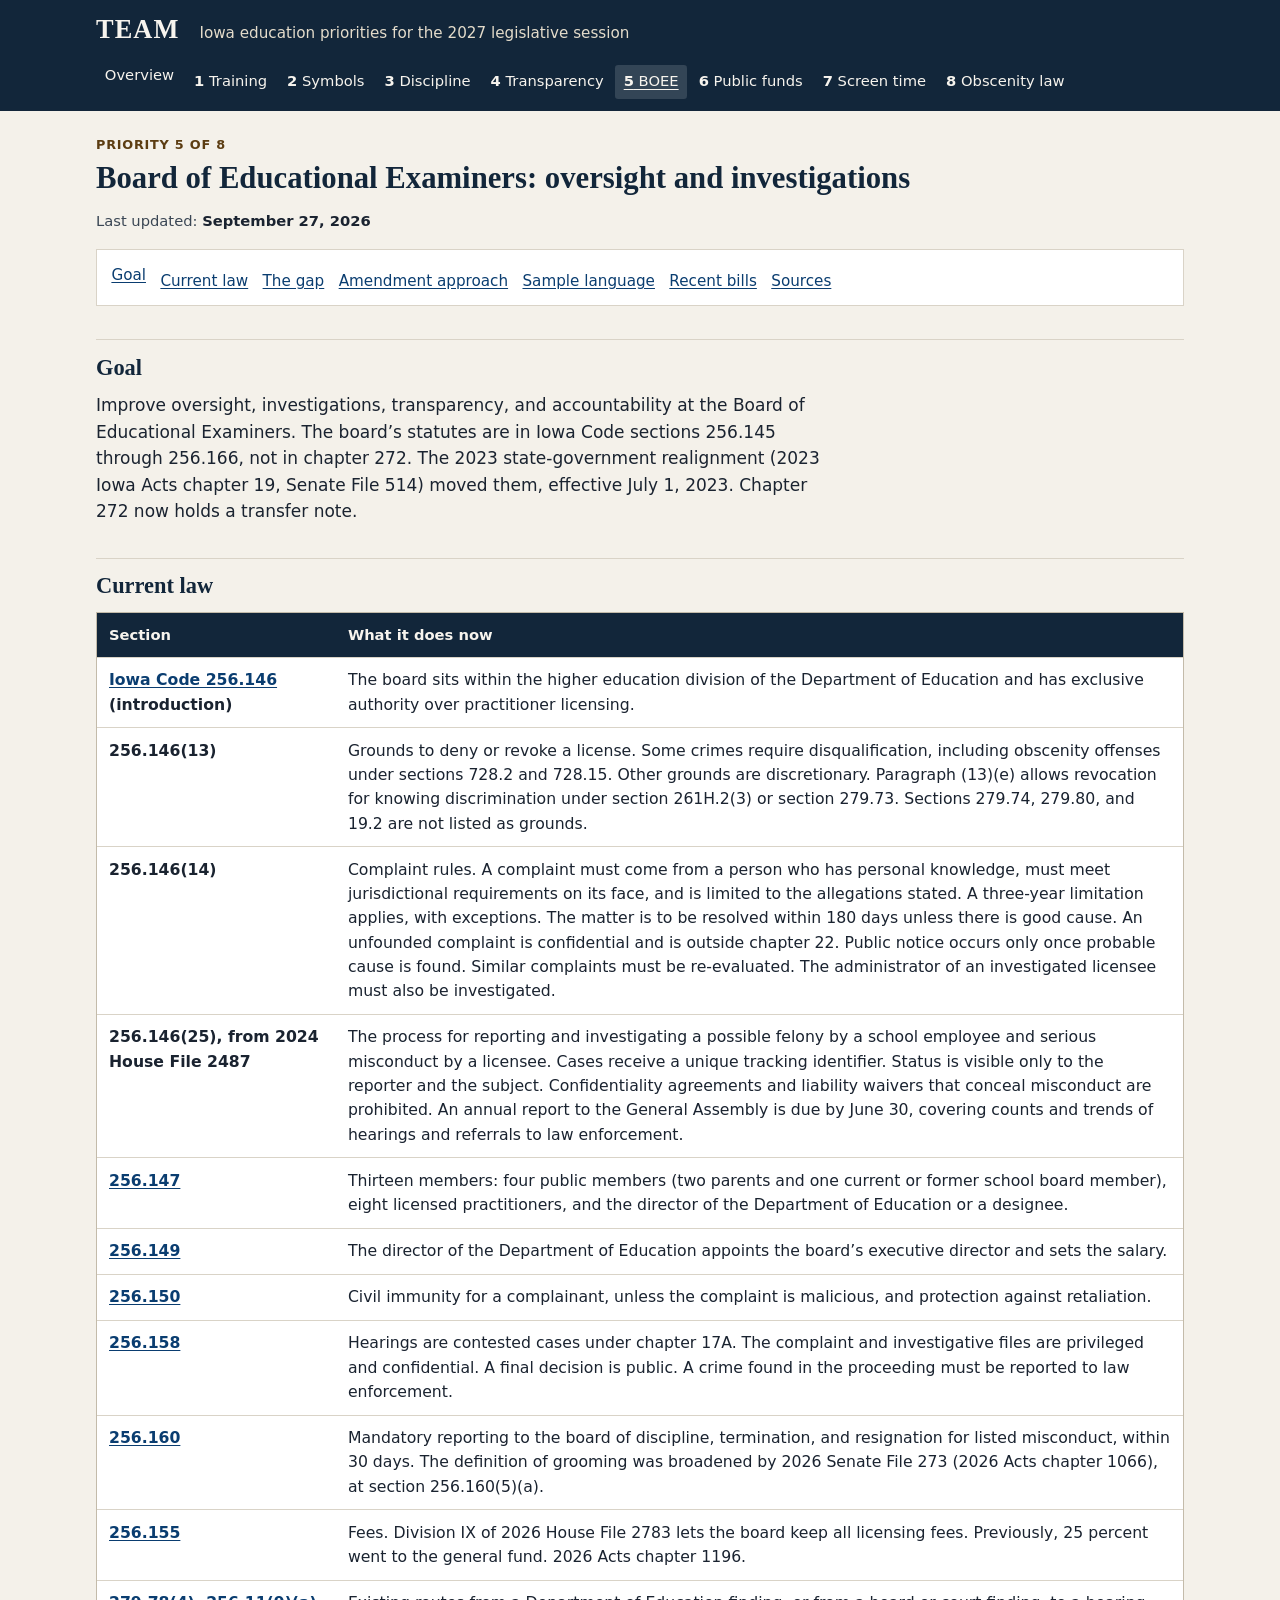
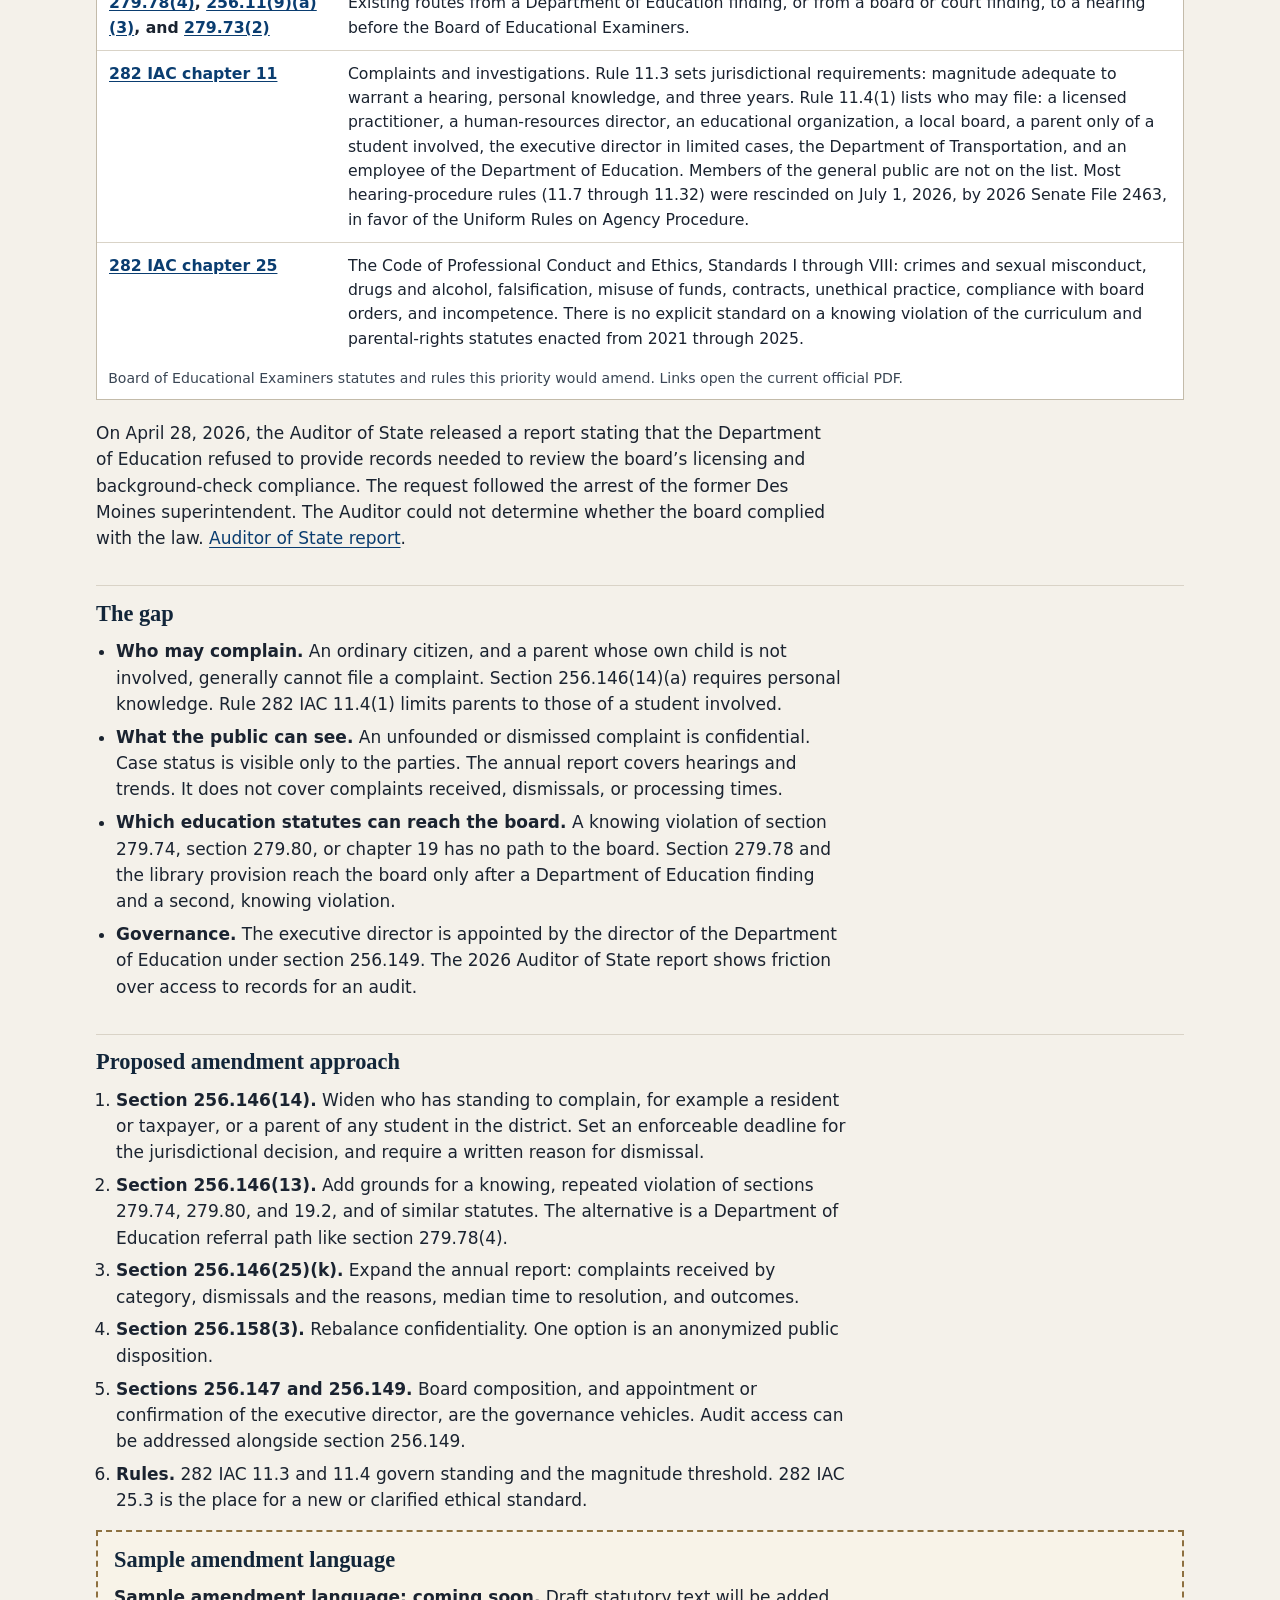
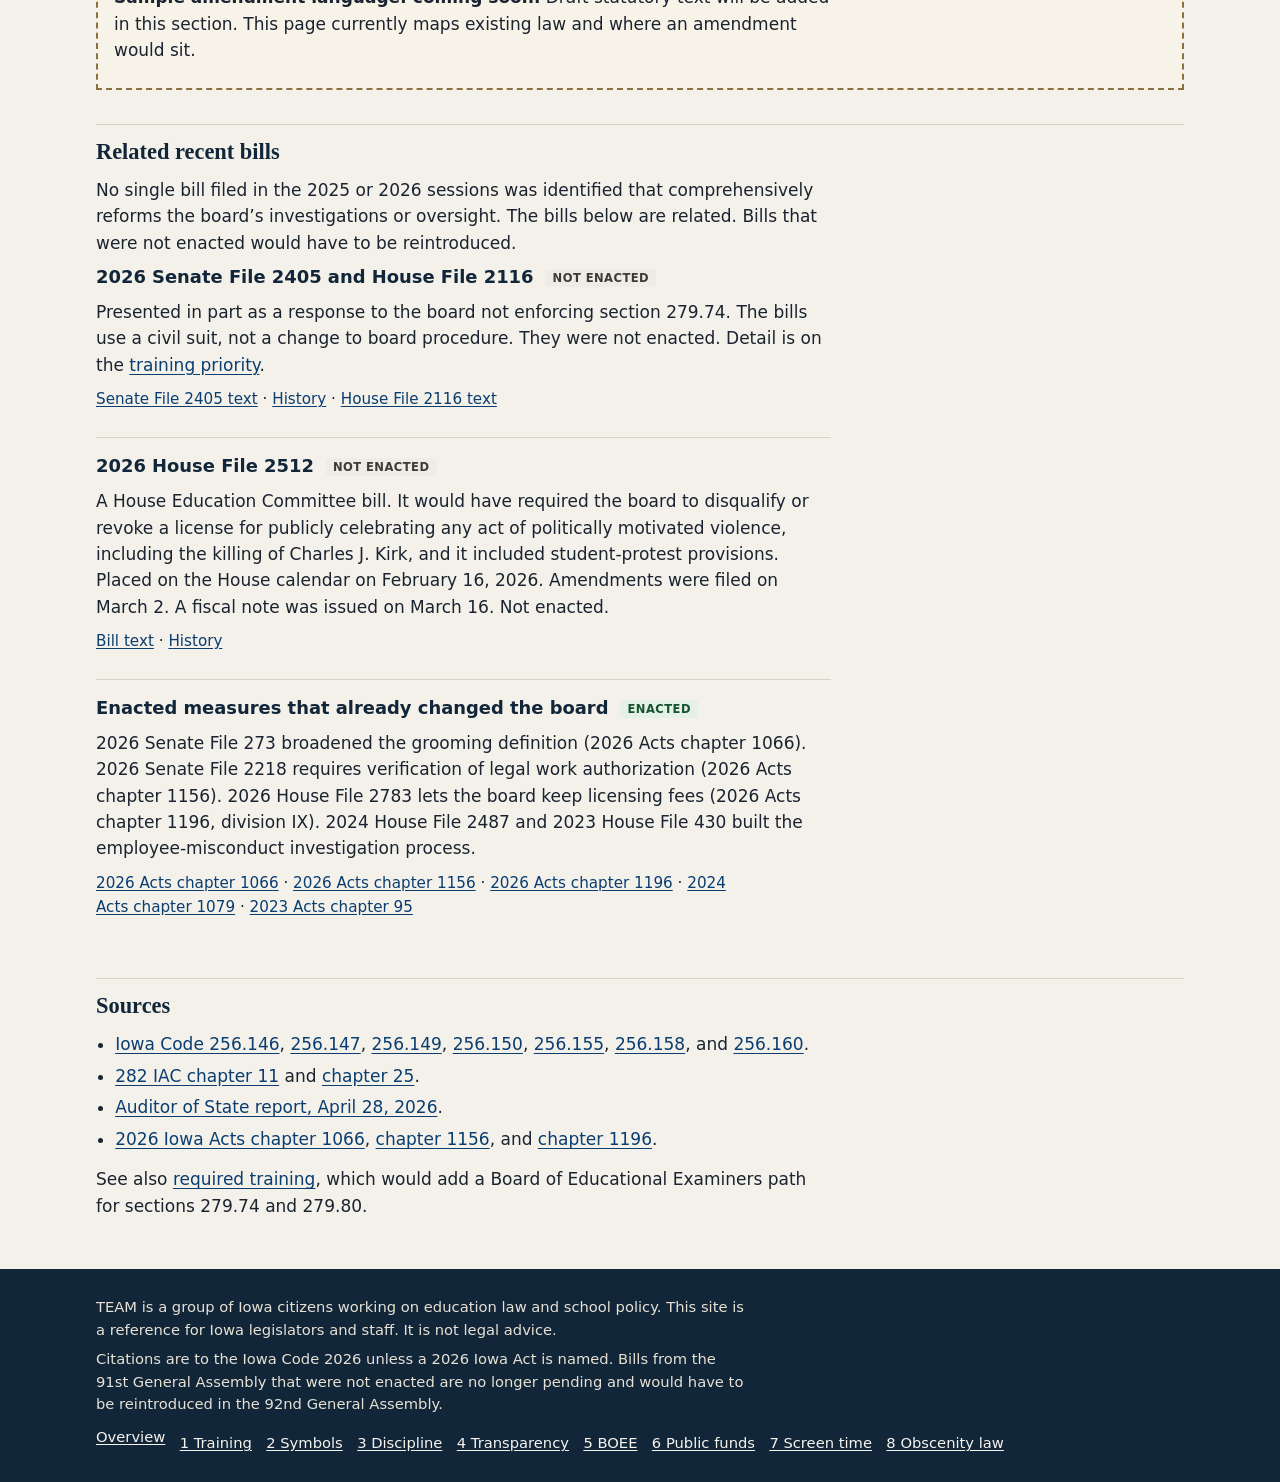
==== priorities/boee-reform.html @ 0856c59a "Add a static site for TEAM's 2027 Iowa education priorities. Map each of the eight priorities to exi" ====
<!DOCTYPE html>
<html lang="en">
<head>
  <meta charset="utf-8">
  <meta name="viewport" content="width=device-width, initial-scale=1">
  <title>Board of Educational Examiners · TEAM 2027 Iowa education priorities</title>
  <meta name="description" content="Where oversight, investigations, and transparency at the Iowa Board of Educational Examiners would amend Iowa Code chapter 256, not former chapter 272.">
  <link rel="stylesheet" href="../css/styles.css">
</head>
<body>
  <a class="skip-link" href="#main">Skip to content</a>
  <header class="site-header">
    <div class="wrap header-inner">
      <p class="site-mark"><a href="../index.html">TEAM</a></p>
      <p class="site-tagline">Iowa education priorities for the 2027 legislative session</p>
    </div>
    <div class="wrap">
      <nav class="site-nav" aria-label="Site">
        <ul>
          <li><a href="../index.html">Overview</a></li>
          <li><a href="required-training.html"><span class="nav-num">1</span> Training</a></li>
          <li><a href="political-messaging.html"><span class="nav-num">2</span> Symbols</a></li>
          <li><a href="school-discipline.html"><span class="nav-num">3</span> Discipline</a></li>
          <li><a href="transparency.html"><span class="nav-num">4</span> Transparency</a></li>
          <li><a href="boee-reform.html" aria-current="page"><span class="nav-num">5</span> BOEE</a></li>
          <li><a href="public-funds.html"><span class="nav-num">6</span> Public funds</a></li>
          <li><a href="screen-time.html"><span class="nav-num">7</span> Screen time</a></li>
          <li><a href="obscenity-exemption.html"><span class="nav-num">8</span> Obscenity law</a></li>
        </ul>
      </nav>
    </div>
  </header>

  <main id="main" class="wrap">
    <p class="kicker">Priority 5 of 8</p>
    <h1>Board of Educational Examiners: oversight and investigations</h1>
    <p class="updated">Last updated: <time datetime="2026-09-27">September 27, 2026</time></p>

    <nav class="page-nav" aria-label="On this page">
      <ol>
        <li><a href="#goal">Goal</a></li>
        <li><a href="#current-law">Current law</a></li>
        <li><a href="#gap">The gap</a></li>
        <li><a href="#approach">Amendment approach</a></li>
        <li><a href="#sample">Sample language</a></li>
        <li><a href="#bills">Recent bills</a></li>
        <li><a href="#sources">Sources</a></li>
      </ol>
    </nav>

    <section id="goal" class="goal">
      <h2>Goal</h2>
      <p>Improve oversight, investigations, transparency, and accountability at the Board of Educational Examiners. The board’s statutes are in Iowa Code sections 256.145 through 256.166, not in chapter 272. The 2023 state-government realignment (2023 Iowa Acts chapter 19, Senate File 514) moved them, effective July 1, 2023. Chapter 272 now holds a transfer note.</p>
    </section>

    <section id="current-law">
      <h2>Current law</h2>
      <div class="table-scroll">
        <table>
          <caption>Board of Educational Examiners statutes and rules this priority would amend. Links open the current official PDF.</caption>
          <thead>
            <tr>
              <th scope="col">Section</th>
              <th scope="col">What it does now</th>
            </tr>
          </thead>
          <tbody>
            <tr>
              <th scope="row"><a href="https://www.legis.iowa.gov/docs/code/256.146.pdf">Iowa Code 256.146</a> (introduction)</th>
              <td>The board sits within the higher education division of the Department of Education and has exclusive authority over practitioner licensing.</td>
            </tr>
            <tr>
              <th scope="row">256.146(13)</th>
              <td>Grounds to deny or revoke a license. Some crimes require disqualification, including obscenity offenses under sections 728.2 and 728.15. Other grounds are discretionary. Paragraph (13)(e) allows revocation for knowing discrimination under section 261H.2(3) or section 279.73. Sections 279.74, 279.80, and 19.2 are not listed as grounds.</td>
            </tr>
            <tr>
              <th scope="row">256.146(14)</th>
              <td>Complaint rules. A complaint must come from a person who has personal knowledge, must meet jurisdictional requirements on its face, and is limited to the allegations stated. A three-year limitation applies, with exceptions. The matter is to be resolved within 180 days unless there is good cause. An unfounded complaint is confidential and is outside chapter 22. Public notice occurs only once probable cause is found. Similar complaints must be re-evaluated. The administrator of an investigated licensee must also be investigated.</td>
            </tr>
            <tr>
              <th scope="row">256.146(25), from 2024 House File 2487</th>
              <td>The process for reporting and investigating a possible felony by a school employee and serious misconduct by a licensee. Cases receive a unique tracking identifier. Status is visible only to the reporter and the subject. Confidentiality agreements and liability waivers that conceal misconduct are prohibited. An annual report to the General Assembly is due by June 30, covering counts and trends of hearings and referrals to law enforcement.</td>
            </tr>
            <tr>
              <th scope="row"><a href="https://www.legis.iowa.gov/docs/code/256.147.pdf">256.147</a></th>
              <td>Thirteen members: four public members (two parents and one current or former school board member), eight licensed practitioners, and the director of the Department of Education or a designee.</td>
            </tr>
            <tr>
              <th scope="row"><a href="https://www.legis.iowa.gov/docs/code/256.149.pdf">256.149</a></th>
              <td>The director of the Department of Education appoints the board’s executive director and sets the salary.</td>
            </tr>
            <tr>
              <th scope="row"><a href="https://www.legis.iowa.gov/docs/code/256.150.pdf">256.150</a></th>
              <td>Civil immunity for a complainant, unless the complaint is malicious, and protection against retaliation.</td>
            </tr>
            <tr>
              <th scope="row"><a href="https://www.legis.iowa.gov/docs/code/256.158.pdf">256.158</a></th>
              <td>Hearings are contested cases under chapter 17A. The complaint and investigative files are privileged and confidential. A final decision is public. A crime found in the proceeding must be reported to law enforcement.</td>
            </tr>
            <tr>
              <th scope="row"><a href="https://www.legis.iowa.gov/docs/code/256.160.pdf">256.160</a></th>
              <td>Mandatory reporting to the board of discipline, termination, and resignation for listed misconduct, within 30 days. The definition of grooming was broadened by 2026 Senate File 273 (2026 Acts chapter 1066), at section 256.160(5)(a).</td>
            </tr>
            <tr>
              <th scope="row"><a href="https://www.legis.iowa.gov/docs/code/256.155.pdf">256.155</a></th>
              <td>Fees. Division IX of 2026 House File 2783 lets the board keep all licensing fees. Previously, 25 percent went to the general fund. 2026 Acts chapter 1196.</td>
            </tr>
            <tr>
              <th scope="row"><a href="https://www.legis.iowa.gov/docs/code/279.78.pdf">279.78(4)</a>, <a href="https://www.legis.iowa.gov/docs/code/256.11.pdf">256.11(9)(a)(3)</a>, and <a href="https://www.legis.iowa.gov/docs/code/279.73.pdf">279.73(2)</a></th>
              <td>Existing routes from a Department of Education finding, or from a board or court finding, to a hearing before the Board of Educational Examiners.</td>
            </tr>
            <tr>
              <th scope="row"><a href="https://www.legis.iowa.gov/docs/iac/chapter/282.11.pdf">282 IAC chapter 11</a></th>
              <td>Complaints and investigations. Rule 11.3 sets jurisdictional requirements: magnitude adequate to warrant a hearing, personal knowledge, and three years. Rule 11.4(1) lists who may file: a licensed practitioner, a human-resources director, an educational organization, a local board, a parent only of a student involved, the executive director in limited cases, the Department of Transportation, and an employee of the Department of Education. Members of the general public are not on the list. Most hearing-procedure rules (11.7 through 11.32) were rescinded on July 1, 2026, by 2026 Senate File 2463, in favor of the Uniform Rules on Agency Procedure.</td>
            </tr>
            <tr>
              <th scope="row"><a href="https://www.legis.iowa.gov/docs/iac/chapter/282.25.pdf">282 IAC chapter 25</a></th>
              <td>The Code of Professional Conduct and Ethics, Standards I through VIII: crimes and sexual misconduct, drugs and alcohol, falsification, misuse of funds, contracts, unethical practice, compliance with board orders, and incompetence. There is no explicit standard on a knowing violation of the curriculum and parental-rights statutes enacted from 2021 through 2025.</td>
            </tr>
          </tbody>
        </table>
      </div>
      <p>On April 28, 2026, the Auditor of State released a report stating that the Department of Education refused to provide records needed to review the board’s licensing and background-check compliance. The request followed the arrest of the former Des Moines superintendent. The Auditor could not determine whether the board complied with the law. <a href="https://www.legis.iowa.gov/docs/publications/ADRPT/1604819.pdf">Auditor of State report</a>.</p>
    </section>

    <section id="gap">
      <h2>The gap</h2>
      <ul>
        <li><strong>Who may complain.</strong> An ordinary citizen, and a parent whose own child is not involved, generally cannot file a complaint. Section 256.146(14)(a) requires personal knowledge. Rule 282 IAC 11.4(1) limits parents to those of a student involved.</li>
        <li><strong>What the public can see.</strong> An unfounded or dismissed complaint is confidential. Case status is visible only to the parties. The annual report covers hearings and trends. It does not cover complaints received, dismissals, or processing times.</li>
        <li><strong>Which education statutes can reach the board.</strong> A knowing violation of section 279.74, section 279.80, or chapter 19 has no path to the board. Section 279.78 and the library provision reach the board only after a Department of Education finding and a second, knowing violation.</li>
        <li><strong>Governance.</strong> The executive director is appointed by the director of the Department of Education under section 256.149. The 2026 Auditor of State report shows friction over access to records for an audit.</li>
      </ul>
    </section>

    <section id="approach">
      <h2>Proposed amendment approach</h2>
      <ol>
        <li><strong>Section 256.146(14).</strong> Widen who has standing to complain, for example a resident or taxpayer, or a parent of any student in the district. Set an enforceable deadline for the jurisdictional decision, and require a written reason for dismissal.</li>
        <li><strong>Section 256.146(13).</strong> Add grounds for a knowing, repeated violation of sections 279.74, 279.80, and 19.2, and of similar statutes. The alternative is a Department of Education referral path like section 279.78(4).</li>
        <li><strong>Section 256.146(25)(k).</strong> Expand the annual report: complaints received by category, dismissals and the reasons, median time to resolution, and outcomes.</li>
        <li><strong>Section 256.158(3).</strong> Rebalance confidentiality. One option is an anonymized public disposition.</li>
        <li><strong>Sections 256.147 and 256.149.</strong> Board composition, and appointment or confirmation of the executive director, are the governance vehicles. Audit access can be addressed alongside section 256.149.</li>
        <li><strong>Rules.</strong> 282 IAC 11.3 and 11.4 govern standing and the magnitude threshold. 282 IAC 25.3 is the place for a new or clarified ethical standard.</li>
      </ol>
    </section>

    <section id="sample" class="coming-soon" aria-labelledby="sample-heading">
      <h2 id="sample-heading">Sample amendment language</h2>
      <p><strong>Sample amendment language: coming soon.</strong> Draft statutory text will be added in this section. This page currently maps existing law and where an amendment would sit.</p>
    </section>

    <section id="bills">
      <h2>Related recent bills</h2>
      <p>No single bill filed in the 2025 or 2026 sessions was identified that comprehensively reforms the board’s investigations or oversight. The bills below are related. Bills that were not enacted would have to be reintroduced.</p>

      <article class="bill">
        <h3>2026 Senate File 2405 and House File 2116 <span class="status status-not">Not enacted</span></h3>
        <p>Presented in part as a response to the board not enforcing section 279.74. The bills use a civil suit, not a change to board procedure. They were not enacted. Detail is on the <a href="required-training.html">training priority</a>.</p>
        <p class="bill-links"><a href="https://www.legis.iowa.gov/docs/publications/LGI/91/SF2405.pdf">Senate File 2405 text</a> · <a href="https://www.legis.iowa.gov/legislation/billTracking/billHistory?billName=SF2405&amp;ga=91">History</a> · <a href="https://www.legis.iowa.gov/docs/publications/LGI/91/HF2116.pdf">House File 2116 text</a></p>
      </article>

      <article class="bill">
        <h3>2026 House File 2512 <span class="status status-not">Not enacted</span></h3>
        <p>A House Education Committee bill. It would have required the board to disqualify or revoke a license for publicly celebrating any act of politically motivated violence, including the killing of Charles J. Kirk, and it included student-protest provisions. Placed on the House calendar on February 16, 2026. Amendments were filed on March 2. A fiscal note was issued on March 16. Not enacted.</p>
        <p class="bill-links"><a href="https://www.legis.iowa.gov/docs/publications/LGI/91/HF2512.pdf">Bill text</a> · <a href="https://www.legis.iowa.gov/legislation/billTracking/billHistory?billName=HF2512&amp;ga=91">History</a></p>
      </article>

      <article class="bill">
        <h3>Enacted measures that already changed the board <span class="status status-enacted">Enacted</span></h3>
        <p>2026 Senate File 273 broadened the grooming definition (2026 Acts chapter 1066). 2026 Senate File 2218 requires verification of legal work authorization (2026 Acts chapter 1156). 2026 House File 2783 lets the board keep licensing fees (2026 Acts chapter 1196, division IX). 2024 House File 2487 and 2023 House File 430 built the employee-misconduct investigation process.</p>
        <p class="bill-links"><a href="https://www.legis.iowa.gov/docs/publications/iactc/91.2/CH1066.pdf">2026 Acts chapter 1066</a> · <a href="https://www.legis.iowa.gov/docs/publications/iactc/91.2/CH1156.pdf">2026 Acts chapter 1156</a> · <a href="https://www.legis.iowa.gov/docs/publications/iactc/91.2/CH1196.pdf">2026 Acts chapter 1196</a> · <a href="https://www.legis.iowa.gov/docs/publications/iactc/90.2/CH1079.pdf">2024 Acts chapter 1079</a> · <a href="https://www.legis.iowa.gov/docs/publications/iactc/90.1/CH0095.pdf">2023 Acts chapter 95</a></p>
      </article>
    </section>

    <section id="sources">
      <h2>Sources</h2>
      <ul class="sources">
        <li><a href="https://www.legis.iowa.gov/docs/code/256.146.pdf">Iowa Code 256.146</a>, <a href="https://www.legis.iowa.gov/docs/code/256.147.pdf">256.147</a>, <a href="https://www.legis.iowa.gov/docs/code/256.149.pdf">256.149</a>, <a href="https://www.legis.iowa.gov/docs/code/256.150.pdf">256.150</a>, <a href="https://www.legis.iowa.gov/docs/code/256.155.pdf">256.155</a>, <a href="https://www.legis.iowa.gov/docs/code/256.158.pdf">256.158</a>, and <a href="https://www.legis.iowa.gov/docs/code/256.160.pdf">256.160</a>.</li>
        <li><a href="https://www.legis.iowa.gov/docs/iac/chapter/282.11.pdf">282 IAC chapter 11</a> and <a href="https://www.legis.iowa.gov/docs/iac/chapter/282.25.pdf">chapter 25</a>.</li>
        <li><a href="https://www.legis.iowa.gov/docs/publications/ADRPT/1604819.pdf">Auditor of State report, April 28, 2026</a>.</li>
        <li><a href="https://www.legis.iowa.gov/docs/publications/iactc/91.2/CH1066.pdf">2026 Iowa Acts chapter 1066</a>, <a href="https://www.legis.iowa.gov/docs/publications/iactc/91.2/CH1156.pdf">chapter 1156</a>, and <a href="https://www.legis.iowa.gov/docs/publications/iactc/91.2/CH1196.pdf">chapter 1196</a>.</li>
      </ul>
      <p class="see-also">See also <a href="required-training.html">required training</a>, which would add a Board of Educational Examiners path for sections 279.74 and 279.80.</p>
    </section>
  </main>

  <footer class="site-footer">
    <div class="wrap">
      <p>TEAM is a group of Iowa citizens working on education law and school policy. This site is a reference for Iowa legislators and staff. It is not legal advice.</p>
      <p>Citations are to the Iowa Code 2026 unless a 2026 Iowa Act is named. Bills from the 91st General Assembly that were not enacted are no longer pending and would have to be reintroduced in the 92nd General Assembly.</p>
      <ul class="footer-nav">
        <li><a href="../index.html">Overview</a></li>
        <li><a href="required-training.html">1 Training</a></li>
        <li><a href="political-messaging.html">2 Symbols</a></li>
        <li><a href="school-discipline.html">3 Discipline</a></li>
        <li><a href="transparency.html">4 Transparency</a></li>
        <li><a href="boee-reform.html">5 BOEE</a></li>
        <li><a href="public-funds.html">6 Public funds</a></li>
        <li><a href="screen-time.html">7 Screen time</a></li>
        <li><a href="obscenity-exemption.html">8 Obscenity law</a></li>
      </ul>
    </div>
  </footer>
</body>
</html>
---- css/styles.css ----
/* TEAM 2027 Iowa education priorities
   Shared styles for a static site. No build step. */

:root {
  --ink: #1a2330;
  --ink-soft: #3a4654;
  --navy: #12263a;
  --navy-mid: #1c3d5c;
  --link: #0a3d70;
  --link-hover: #062744;
  --line: #d9d3c7;
  --line-strong: #c3bbaa;
  --paper: #f4f1ea;
  --white: #ffffff;
  --gold: #5c3d12;
  --notice-bg: #f8f3e8;
  --notice-border: #8d7040;
  --enacted-bg: #e5f0e8;
  --enacted-ink: #14532d;
  --pending-bg: #eeece6;
  --pending-ink: #3f3a32;
  --focus: #0a3d70;
  --max: 68rem;
  --sans: "Segoe UI", "Helvetica Neue", system-ui, -apple-system, sans-serif;
  --serif: "Iowan Old Style", "Palatino Linotype", Palatino, Georgia, serif;
}

*,
*::before,
*::after {
  box-sizing: border-box;
}

html {
  scroll-behavior: smooth;
}

body {
  margin: 0;
  background: var(--paper);
  color: var(--ink);
  font-family: var(--sans);
  font-size: 1.0625rem;
  line-height: 1.55;
}

:focus {
  outline: none;
}

:focus-visible {
  outline: 3px solid var(--focus);
  outline-offset: 2px;
}

.skip-link {
  position: absolute;
  left: 0.75rem;
  top: -4rem;
  z-index: 20;
  background: var(--white);
  color: var(--navy);
  padding: 0.45rem 0.75rem;
  font-weight: 650;
}

.skip-link:focus {
  top: 0.5rem;
}

a {
  color: var(--link);
  text-underline-offset: 0.15em;
}

a:hover {
  color: var(--link-hover);
}

.site-header {
  background: var(--navy);
  color: #f7f4ee;
}

.site-header a {
  color: #f7f4ee;
  text-decoration: none;
}

.site-header a:hover {
  text-decoration: underline;
}

.wrap {
  width: min(var(--max), calc(100% - 2rem));
  margin-inline: auto;
}

.header-inner {
  display: flex;
  flex-wrap: wrap;
  align-items: baseline;
  gap: 0.35rem 1.25rem;
  padding: 1rem 0 0.35rem;
}

.site-mark {
  margin: 0;
  font-family: var(--serif);
  font-size: 1.65rem;
  font-weight: 700;
  letter-spacing: 0.04em;
  line-height: 1;
}

.site-tagline {
  margin: 0;
  font-size: 0.95rem;
  color: #e4dccb;
}

.site-nav ul {
  display: flex;
  flex-wrap: wrap;
  gap: 0.25rem 0.15rem;
  list-style: none;
  margin: 0;
  padding: 0.45rem 0 0.75rem;
}

.site-nav a {
  display: inline-block;
  padding: 0.35rem 0.55rem;
  font-size: 0.92rem;
  border-radius: 0.2rem;
}

.site-nav a:hover {
  background: rgba(255, 255, 255, 0.08);
  text-decoration: none;
}

.site-nav a[aria-current="page"] {
  background: rgba(255, 255, 255, 0.14);
  text-decoration: underline;
  text-underline-offset: 0.2em;
}

.nav-num {
  font-variant-numeric: tabular-nums;
  font-weight: 700;
}

main {
  padding: 1.5rem 0 2.5rem;
}

.kicker {
  margin: 0 0 0.3rem;
  font-size: 0.8rem;
  font-weight: 700;
  letter-spacing: 0.06em;
  text-transform: uppercase;
  color: var(--gold);
}

h1,
h2,
h3 {
  line-height: 1.25;
  color: var(--navy);
  font-family: var(--serif);
  font-weight: 700;
}

h1 {
  margin: 0 0 0.75rem;
  font-size: clamp(1.7rem, 2.4vw, 2.15rem);
  max-width: 28em;
}

main p,
main li,
.lede,
.bill p,
.goal p {
  max-width: 68ch;
}

main td,
main th,
main td p,
main td li,
main th p,
main th li,
.priority-list > li,
.page-nav li,
.priority-card,
.priority-card .card-title,
.priority-card .card-text {
  max-width: none;
}

.lede {
  font-size: 1.125rem;
  margin-top: 0;
}

h2 {
  margin: 2.1rem 0 0.65rem;
  padding-top: 0.85rem;
  border-top: 1px solid var(--line);
  font-size: 1.4rem;
}

h3 {
  margin: 1.25rem 0 0.35rem;
  font-size: 1.12rem;
  font-family: var(--sans);
}

p {
  margin: 0.65rem 0;
}

ul,
ol {
  margin: 0.5rem 0 0.85rem;
  padding-left: 1.25rem;
}

li + li {
  margin-top: 0.4rem;
}

.updated {
  margin: 0 0 1rem;
  font-size: 0.92rem;
  color: var(--ink-soft);
}

.updated time {
  font-weight: 700;
  color: var(--ink);
}

.page-nav {
  margin: 1rem 0 0.25rem;
  padding: 0.7rem 0.9rem;
  background: var(--white);
  border: 1px solid var(--line);
}

.page-nav ol {
  display: flex;
  flex-wrap: wrap;
  gap: 0.35rem 0.9rem;
  list-style: none;
  margin: 0;
  padding: 0;
}

.page-nav a {
  font-size: 0.95rem;
}

.callout,
.note,
.coming-soon {
  margin: 1rem 0 1.25rem;
  padding: 0.9rem 1rem;
  background: var(--white);
  border: 1px solid var(--line);
  max-width: none;
}

.callout h2,
.note h2 {
  margin: 0 0 0.4rem;
  padding: 0;
  border: 0;
  font-size: 1.15rem;
}

.note {
  background: var(--notice-bg);
  border-color: var(--notice-border);
  max-width: none;
}

.coming-soon {
  border: 2px dashed var(--notice-border);
  background: var(--notice-bg);
  max-width: none;
}

.coming-soon h2 {
  margin-top: 0;
  padding-top: 0;
  border-top: 0;
}

.priority-list {
  list-style: none;
  margin: 1rem 0 0;
  padding: 0;
  display: grid;
  grid-template-columns: repeat(auto-fit, minmax(16.5rem, 1fr));
  gap: 0.75rem;
}

.priority-card {
  display: flex;
  flex-direction: column;
  gap: 0.35rem;
  height: 100%;
  padding: 0.9rem 1rem 1rem;
  background: var(--white);
  border: 1px solid var(--line);
  border-top: 4px solid var(--navy);
  color: inherit;
  text-decoration: none;
}

.priority-card:hover {
  border-color: var(--navy-mid);
  border-top-color: var(--navy-mid);
  color: inherit;
}

.priority-card:hover .card-title {
  text-decoration: underline;
  text-underline-offset: 0.12em;
}

.num {
  font-size: 0.8rem;
  font-weight: 700;
  letter-spacing: 0.05em;
  text-transform: uppercase;
  color: var(--gold);
}

.card-title {
  font-family: var(--serif);
  font-size: 1.15rem;
  font-weight: 700;
  color: var(--navy);
  line-height: 1.3;
}

.card-text {
  color: var(--ink-soft);
  font-size: 0.98rem;
}

.table-scroll {
  overflow-x: auto;
  margin: 0.75rem 0 1.25rem;
  border: 1px solid var(--line-strong);
  background: var(--white);
}

table {
  width: max(100%, 42rem);
  border-collapse: collapse;
  font-size: 0.98rem;
}

caption {
  caption-side: bottom;
  text-align: left;
  padding: 0.45rem 0.7rem 0.55rem;
  color: var(--ink-soft);
  font-size: 0.88rem;
}

th,
td {
  text-align: left;
  vertical-align: top;
  padding: 0.65rem 0.75rem;
  border-bottom: 1px solid var(--line);
}

thead th {
  background: var(--navy);
  color: #f7f4ee;
  font-weight: 650;
  font-size: 0.92rem;
}

tbody th {
  font-weight: 650;
  width: 22%;
}

tbody tr:last-child th,
tbody tr:last-child td {
  border-bottom: 0;
}

.status {
  display: inline-block;
  margin-left: 0.35rem;
  padding: 0.12rem 0.45rem;
  border-radius: 0.2rem;
  font-family: var(--sans);
  font-size: 0.72rem;
  font-weight: 700;
  letter-spacing: 0.04em;
  text-transform: uppercase;
  vertical-align: 0.15em;
  white-space: nowrap;
}

.status-enacted {
  background: var(--enacted-bg);
  color: var(--enacted-ink);
}

.status-not {
  background: var(--pending-bg);
  color: var(--pending-ink);
}

.bill {
  margin: 0 0 1.1rem;
  padding-bottom: 0.9rem;
  border-bottom: 1px solid var(--line);
  max-width: 68ch;
}

.bill:last-of-type {
  border-bottom: 0;
}

.bill h3 {
  margin-top: 0;
}

.bill-links {
  font-size: 0.95rem;
}

.sources {
  padding-left: 1.2rem;
}

.sources li {
  margin-top: 0.35rem;
  overflow-wrap: anywhere;
}

.see-also {
  margin-top: 0.5rem;
}

.site-footer {
  background: var(--navy);
  color: #e7e1d4;
  padding: 1.25rem 0 1.5rem;
  font-size: 0.92rem;
}

.site-footer a {
  color: #f7f4ee;
}

.site-footer p {
  max-width: 70ch;
  margin: 0.4rem 0;
}

.footer-nav {
  display: flex;
  flex-wrap: wrap;
  gap: 0.35rem 0.9rem;
  list-style: none;
  margin: 0.6rem 0 0.2rem;
  padding: 0;
}

@media (max-width: 52rem) {
  .site-nav a {
    padding: 0.28rem 0.4rem;
    font-size: 0.88rem;
  }
}

@media (max-width: 40rem) {
  .wrap {
    width: min(var(--max), calc(100% - 1.25rem));
  }

  h1 {
    max-width: none;
  }

  .status {
    margin-left: 0;
    margin-top: 0.25rem;
    display: inline-block;
  }
}

@media print {
  @page {
    size: letter;
    margin: 0.6in;
  }

  html {
    scroll-behavior: auto;
  }

  body {
    background: #fff;
    color: #000;
    font-size: 11pt;
    line-height: 1.4;
  }

  .skip-link,
  .site-nav,
  .page-nav,
  .footer-nav {
    display: none !important;
  }

  .site-header,
  .site-footer {
    background: #fff;
    color: #000;
    padding: 0;
  }

  .site-header {
    border-bottom: 1.5pt solid #000;
    margin-bottom: 0.6rem;
  }

  .site-header a,
  .site-footer a,
  a {
    color: #000;
  }

  .site-tagline,
  .updated,
  .kicker,
  .card-text,
  caption {
    color: #000;
  }

  .header-inner {
    padding: 0 0 0.35rem;
  }

  main {
    padding: 0.4rem 0 0;
  }

  .priority-card,
  .callout,
  .note,
  .coming-soon,
  .table-scroll {
    background: #fff;
    border-color: #000;
    box-shadow: none;
  }

  .priority-list {
    display: block;
  }

  .priority-card {
    break-inside: avoid;
    margin-bottom: 0.4rem;
    border-top-width: 2pt;
  }

  h1,
  h2,
  h3 {
    color: #000;
    page-break-after: avoid;
  }

  h2 {
    border-top-color: #000;
  }

  table {
    width: 100%;
    min-width: 0;
    font-size: 9pt;
  }

  th,
  td {
    padding: 0.3rem 0.35rem;
  }

  thead th,
  .status-enacted,
  .status-not {
    background: #fff;
    color: #000;
  }

  th,
  td {
    border: 1px solid #000;
  }

  tr,
  .bill,
  .coming-soon {
    page-break-inside: avoid;
  }

  .site-footer {
    border-top: 1pt solid #000;
    margin-top: 1rem;
    padding-top: 0.4rem;
  }

  a[href^="http"]::after,
  a[href^="https"]::after {
    content: " (" attr(href) ")";
    font-size: 8pt;
    font-weight: 400;
    word-break: break-all;
  }

  th a[href^="http"]::after,
  td a[href^="http"]::after,
  th a[href^="https"]::after,
  td a[href^="https"]::after {
    content: "\A" attr(href);
    white-space: pre-wrap;
  }
}
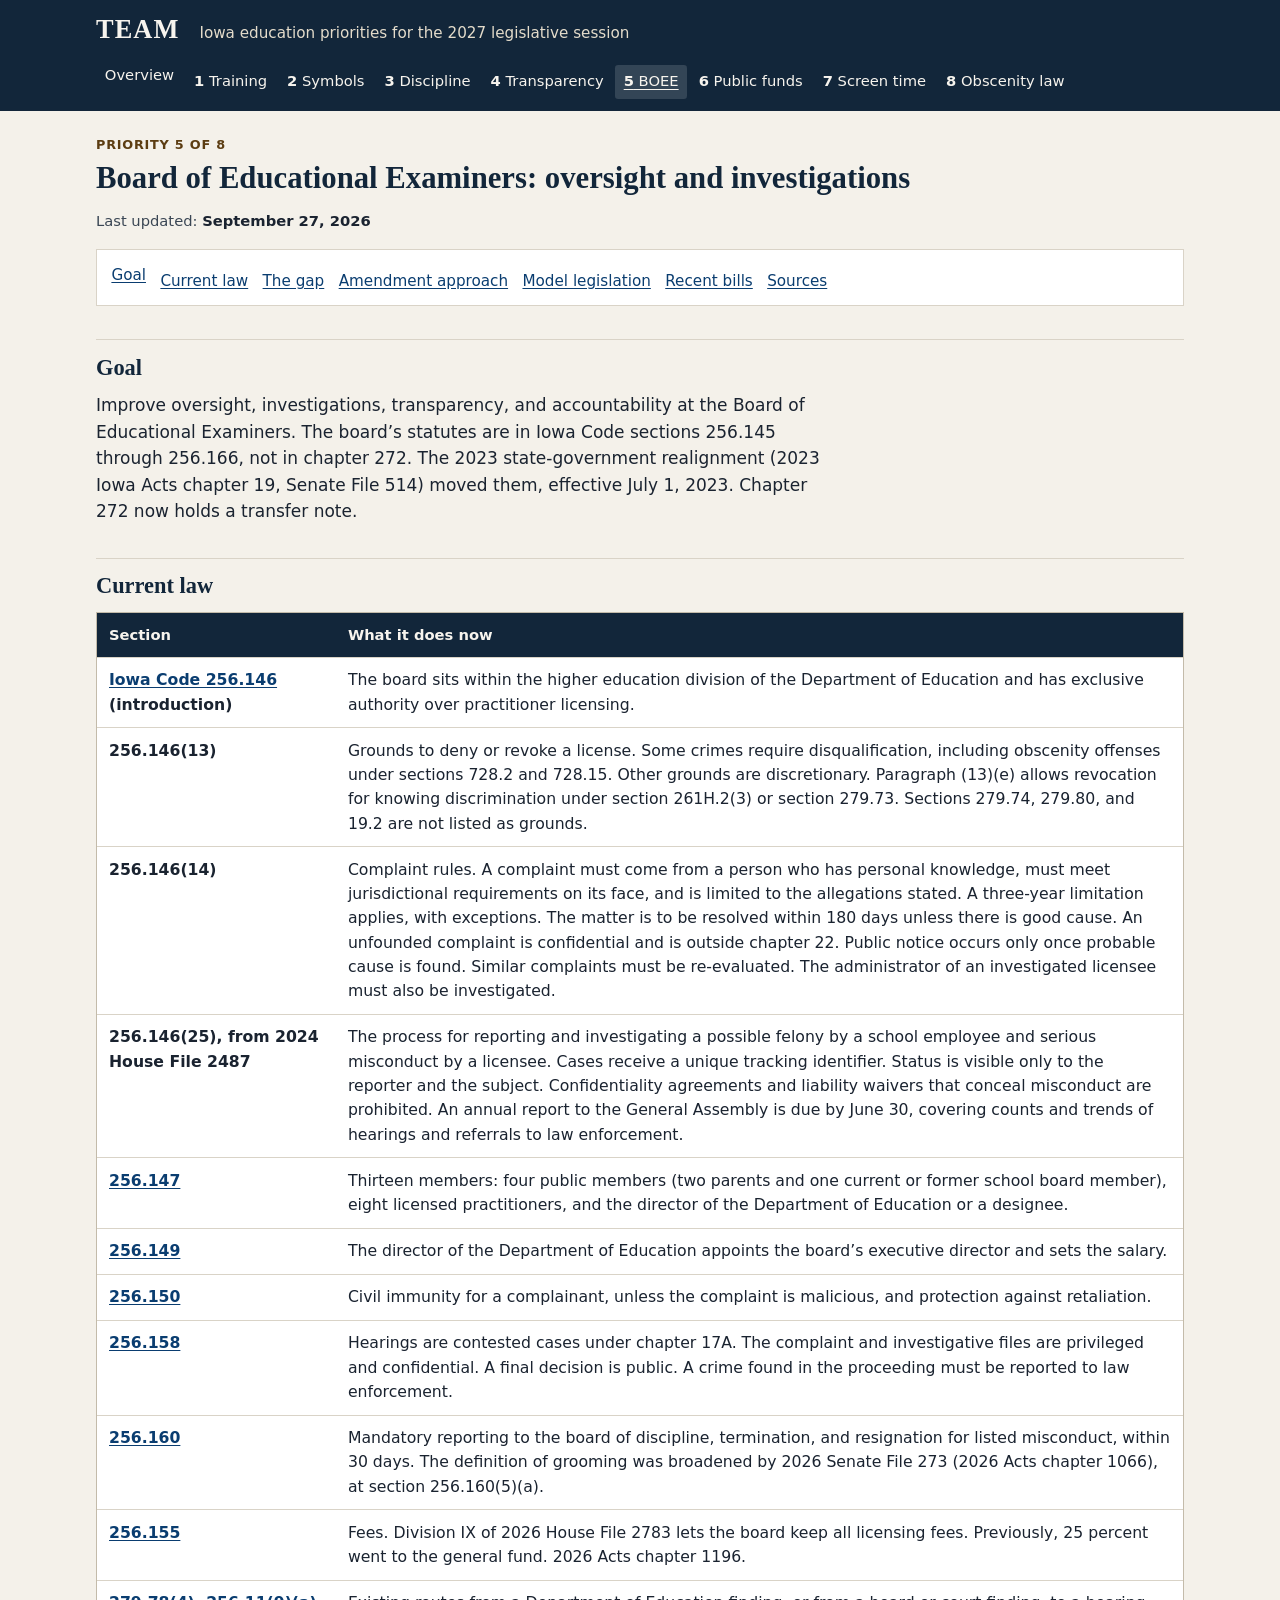
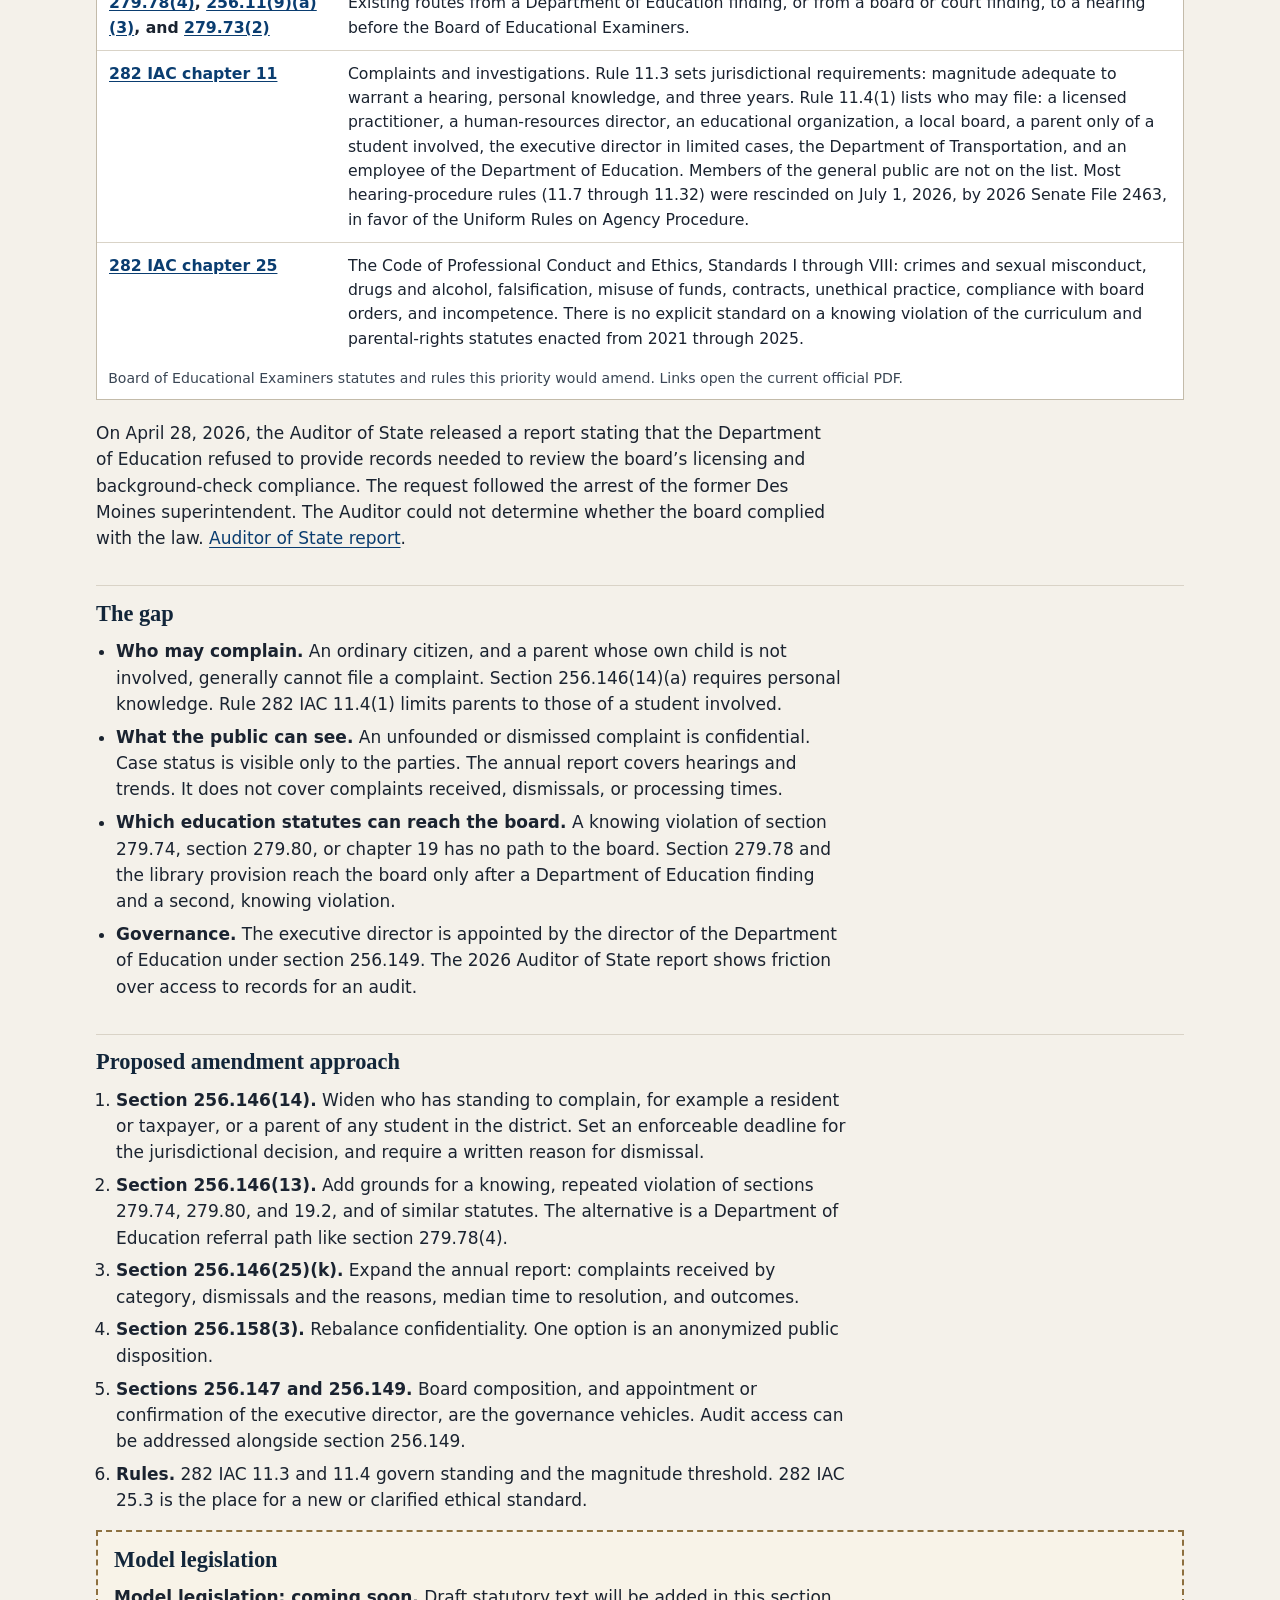
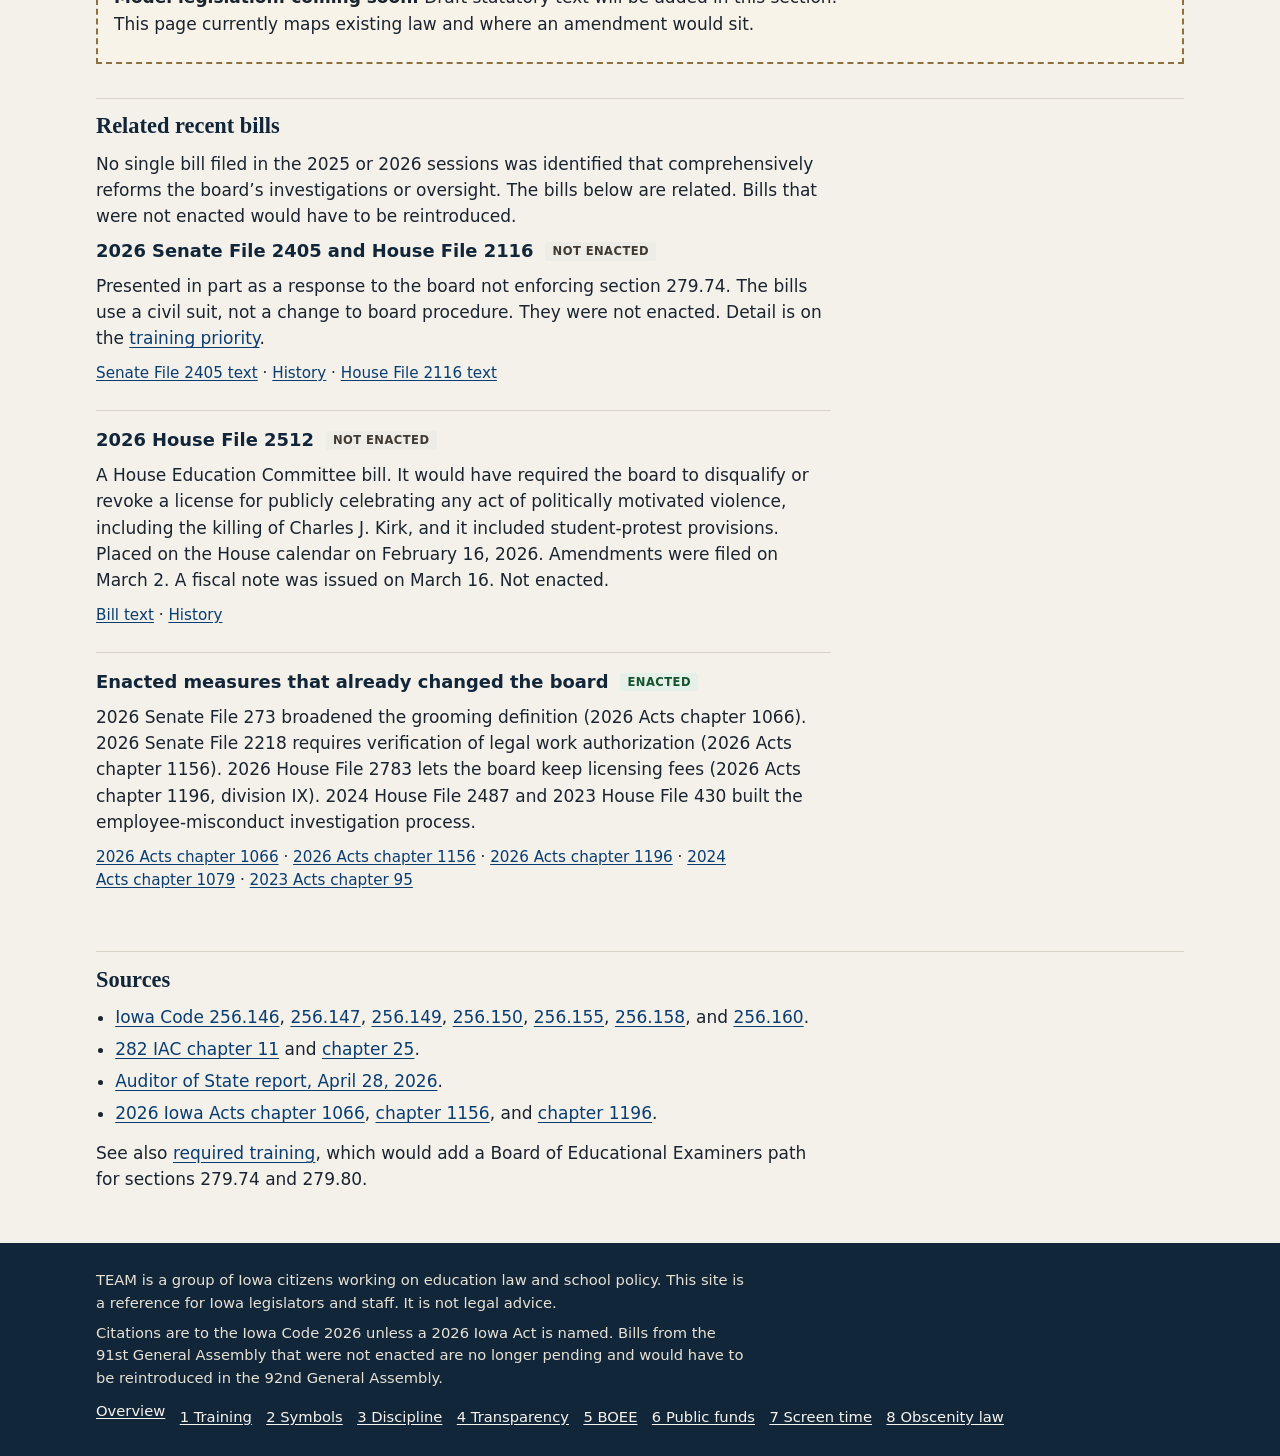
==== commit 56c6c6ef: "Rename sample language to model legislation; add model legislation to symbols and public funds pages" ====
--- a/priorities/boee-reform.html
+++ b/priorities/boee-reform.html
@@ -42,7 +42,7 @@
         <li><a href="#current-law">Current law</a></li>
         <li><a href="#gap">The gap</a></li>
         <li><a href="#approach">Amendment approach</a></li>
-        <li><a href="#sample">Sample language</a></li>
+        <li><a href="#sample">Model legislation</a></li>
         <li><a href="#bills">Recent bills</a></li>
         <li><a href="#sources">Sources</a></li>
       </ol>
@@ -146,8 +146,8 @@
     </section>
 
     <section id="sample" class="coming-soon" aria-labelledby="sample-heading">
-      <h2 id="sample-heading">Sample amendment language</h2>
-      <p><strong>Sample amendment language: coming soon.</strong> Draft statutory text will be added in this section. This page currently maps existing law and where an amendment would sit.</p>
+      <h2 id="sample-heading">Model legislation</h2>
+      <p><strong>Model legislation: coming soon.</strong> Draft statutory text will be added in this section. This page currently maps existing law and where an amendment would sit.</p>
     </section>
 
     <section id="bills">
--- a/css/styles.css
+++ b/css/styles.css
@@ -644,3 +644,18 @@
     white-space: pre-wrap;
   }
 }
+
+blockquote.statute {
+  margin: 0.75rem 0 1rem;
+  padding: 0.6rem 1rem;
+  background: var(--white);
+  border-left: 4px solid var(--notice-border);
+}
+
+blockquote.statute p {
+  margin: 0;
+}
+
+.excerpt-note {
+  margin-bottom: 0.5rem;
+}
